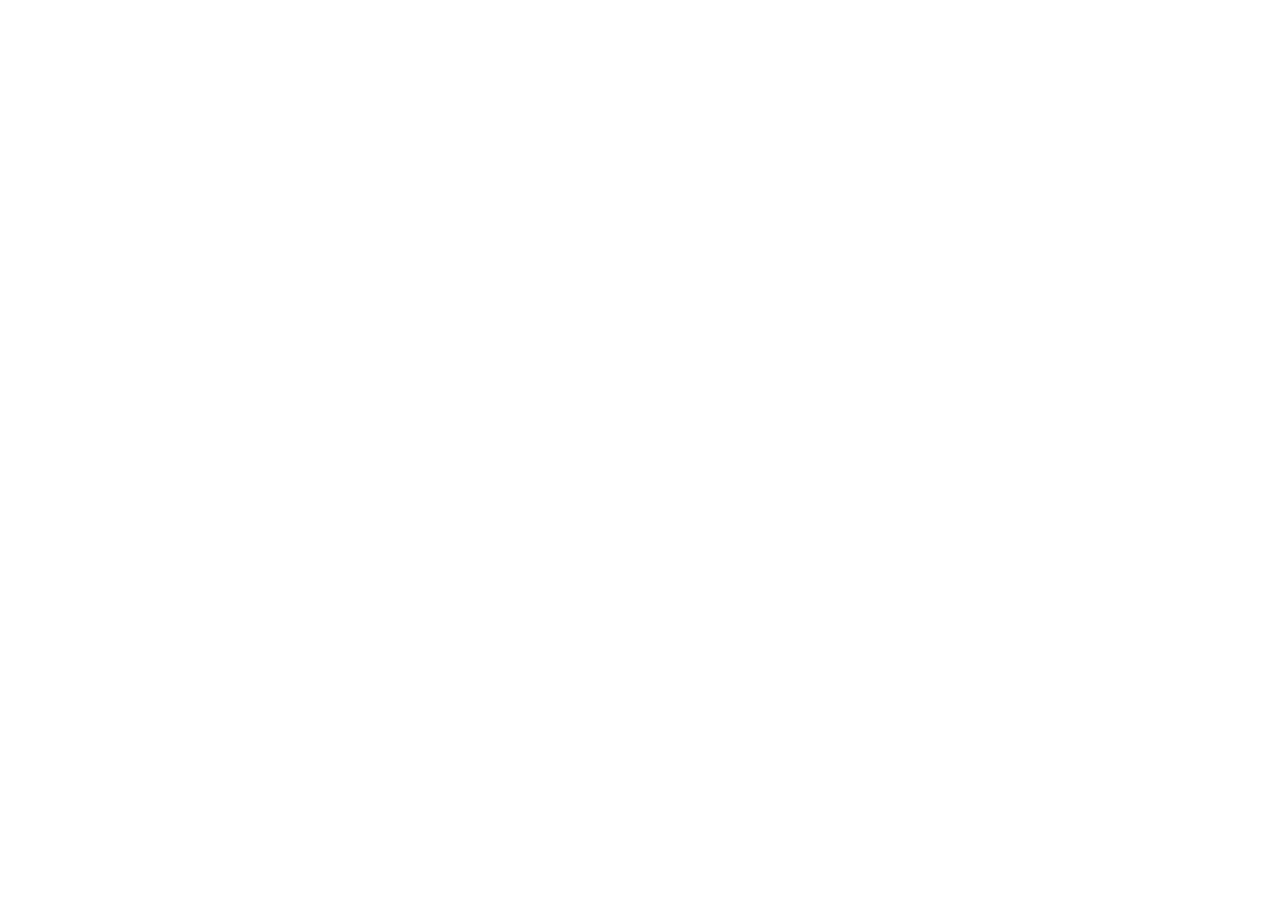
==== journal.html @ c3cc0449 "files setup" ====
<!DOCTYPE html>
<html lang="efr">
<head>
    <meta charset="UTF-8">
    <meta name="viewport" content="width=device-width, initial-scale=1.0">
    <!-- CSS -->
     <link rel="stylesheet" href="assets/css/style.css">
     <!-- JAVASCRIPT -->
      <script src="assets/js/journal.js" defer></script>
    <title>Document</title>
</head>
<body>
    <header></header>
    <section id="my_journal"></section>
    <section id="community_form"></section>
</body>
<footer></footer>
</html>
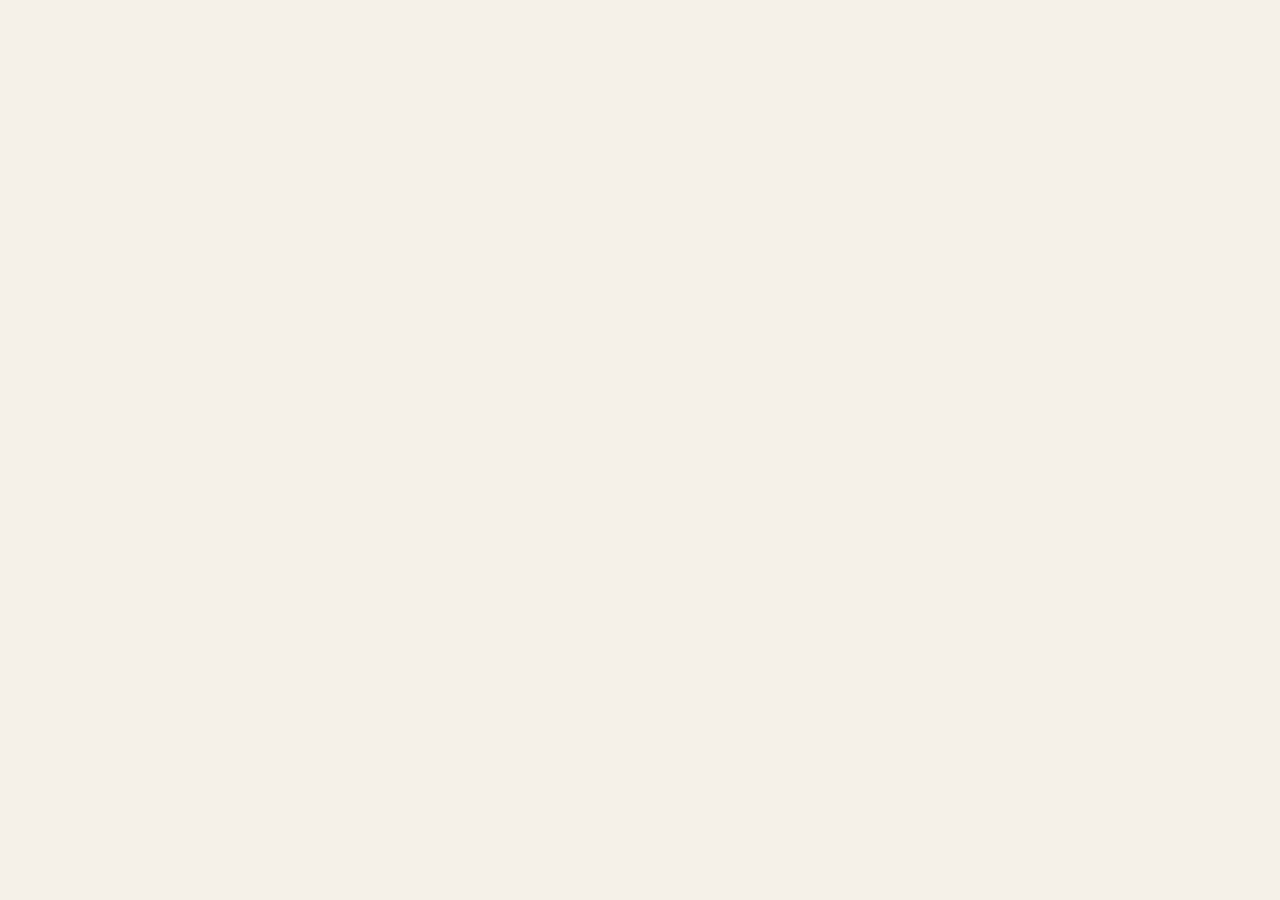
==== commit dd992158: "setup + HTML + css started" ====
--- a/journal.html
+++ b/journal.html
@@ -1,5 +1,5 @@
 <!DOCTYPE html>
-<html lang="efr">
+<html lang="fr">
 <head>
     <meta charset="UTF-8">
     <meta name="viewport" content="width=device-width, initial-scale=1.0">
--- a/assets/css/style.css
+++ b/assets/css/style.css
@@ -0,0 +1,78 @@
+.container {
+  max-width: 1750px;
+}
+
+* {
+  margin: 0;
+  padding: 0;
+  text-decoration: none;
+  list-style: none;
+}
+
+body {
+  background-color: #f2f2e9;
+}
+
+#breath {
+  display: flex;
+  flex-direction: column;
+  justify-content: flex-start;
+  align-items: center;
+  height: 40rem;
+}
+#breath .container {
+  width: 1750px;
+  display: flex;
+  flex-direction: column;
+  justify-content: center;
+  align-items: center;
+  padding-top: 110px;
+  text-align: center;
+}
+#breath .container h2 {
+  font-size: 3rem;
+}
+#breath .container p {
+  font-size: 1.5rem;
+  padding-top: 20px;
+  opacity: 0.6;
+}
+#breath .btn_stone_bg {
+  margin-top: 5rem;
+  background-color: white;
+  width: 200px;
+  height: 200px;
+  border-radius: 50%;
+  z-index: 1;
+  position: relative;
+}
+#breath .btn_stone_bg img {
+  position: absolute;
+  width: 130px;
+}
+#breath .btn_stone_bg img:nth-child(1) {
+  top: -10%;
+  left: 50%;
+  transform: translate(-50%);
+}
+#breath .btn_stone_bg img:nth-child(2) {
+  top: -10%;
+  left: 51%;
+  transform: translate(-50%);
+}
+#breath .btn_stone_bg img:nth-child(3) {
+  top: 20%;
+  left: 51%;
+  transform: translate(-50%);
+}
+
+#exercices {
+  background-color: #cde6c7;
+  height: 60rem;
+}
+
+#popup {
+  display: none;
+}
+
+/*# sourceMappingURL=style.css.map */
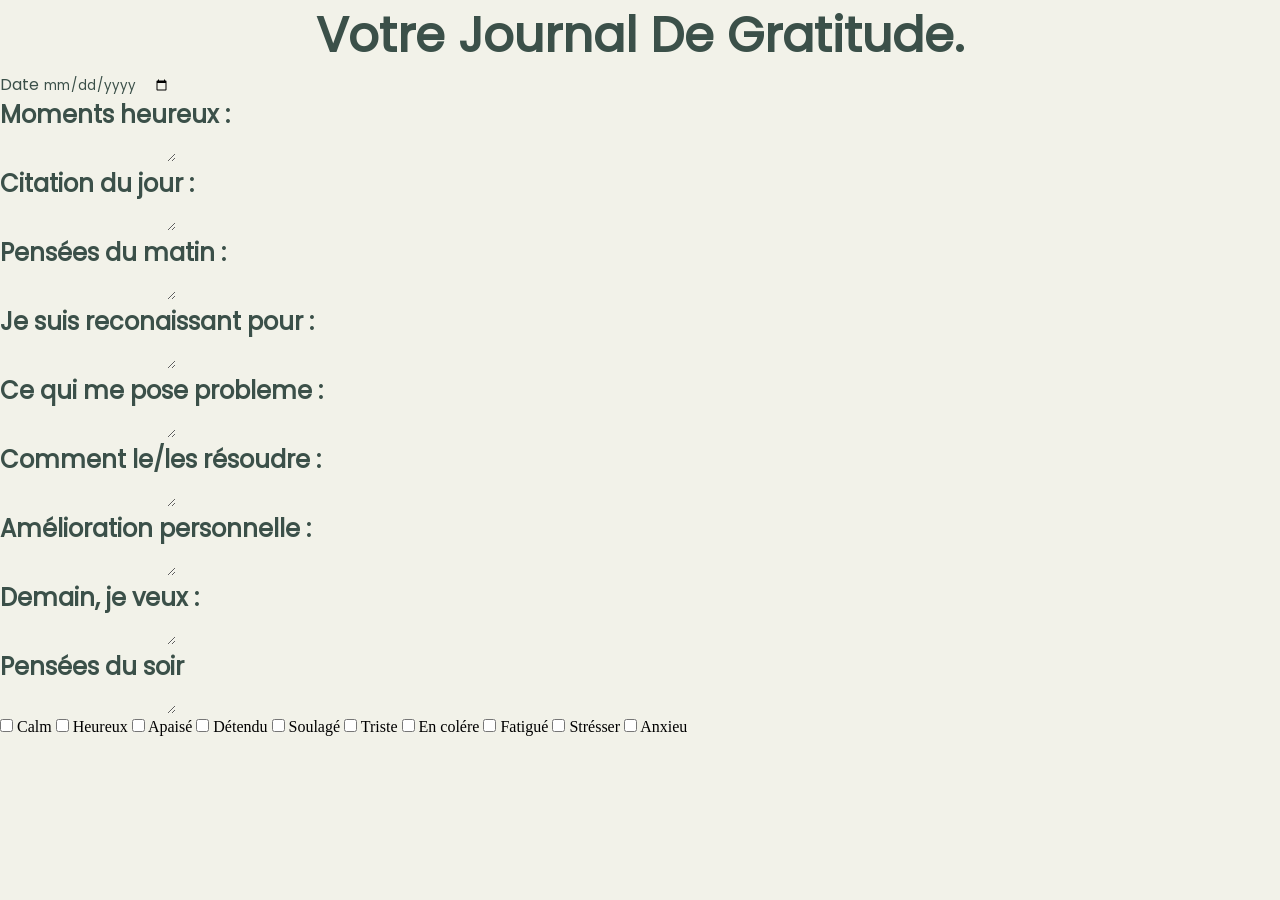
==== commit f3be726e: "journal start" ====
--- a/journal.html
+++ b/journal.html
@@ -10,9 +10,84 @@
     <title>Document</title>
 </head>
 <body>
-    <header></header>
-    <section id="my_journal"></section>
+    <section id="my_journal">
+        <div class="container">
+
+
+            <!-- container complet dédier au responcive -->
+
+            <h2>Votre Journal De Gratitude.</h2>
+
+            <label for="Date">Date</label>
+            <input type="date" id="Date" name="Date">
+
+            <!-- debut de page avec une div dédier a chaque partie customisable part l'utilisateur -->
+
+
+
+            <div class="happy-time">
+                <h3>Moments heureux :</h3>
+                <textarea id="happy-time-content" name="happy-time"></textarea>
+            </div>
+
+            <div class="post-it">
+                <div class="day-word">
+                    <h3>Citation du jour :</h3>
+                    <textarea id="day-word-content" name="day-word"></textarea>
+                </div>
+                <div class="morning-think">
+                    <h3>Pensées du matin :</h3>
+                    <textarea name="mornig-think" id="morning-think-content"></textarea>
+                </div>
+            </div>
+
+            <div class="grateful">
+                <h3>Je suis reconaissant pour :</h3>
+                <textarea name="grateful" id="grateful-content"></textarea>
+            </div>
+
+            <div class="problem">
+                <h3>Ce qui me pose probleme :</h3>
+                <textarea name="problem" id="problem-content"></textarea>
+            </div>
+
+            <div class="resolve">
+                <h3>Comment le/les résoudre :</h3>
+                <textarea name="resolve" id="resolve-content"></textarea>
+            </div>
+
+            <div class="personal-improvement">
+                <h3>Amélioration personnelle :</h3>
+                <textarea name="personal-improvement" id="personal-improvement-content"></textarea>
+            </div>
+
+            <div class="tomorrow">
+                <h3>Demain, je veux :</h3>
+                <textarea name="tomorrow" id="tomorrow-content"></textarea>
+            </div>
+
+            <div class="evening-think">
+                <h3>Pensées du soir</h3>
+                <textarea name="evening-think" id="evening-think-content"></textarea>
+            </div>
+
+            <div class="day-feeling">
+                <input type="checkbox" name="calm" id="calm"> Calm
+                <input type="checkbox" name="heureux" id="heureux"> Heureux
+                <input type="checkbox" name="apaisé" id="apaisé"> Apaisé
+                <input type="checkbox" name="détendu" id="détendu"> Détendu
+                <input type="checkbox" name="soulagé" id="soulagé"> Soulagé
+                <input type="checkbox" name="triste" id="triste"> Triste
+                <input type="checkbox" name="en-colere" id="en-colere"> En colére
+                <input type="checkbox" name="fatigué" id="fatigué"> Fatigué
+                <input type="checkbox" name="strésser" id="strésser"> Strésser
+                <input type="checkbox" name="anxieu" id="anxieu"> Anxieu
+            </div>
+
+        </div>
+
+    </section>
     <section id="community_form"></section>
 </body>
-<footer></footer>
+
 </html>
--- a/assets/css/style.css
+++ b/assets/css/style.css
@@ -1,5 +1,17 @@
+@font-face {
+  font-family: "Poppins";
+  src: url(../fonts/Poppins/Poppins-Regular.ttf);
+}
+@font-face {
+  font-family: "Delicious";
+  src: url(../fonts/Delicious_Handrawn/DeliciousHandrawn-Regular.ttf);
+}
 .container {
-  max-width: 1750px;
+  max-width: 1750 px;
+}
+
+body {
+  background-color: #f2f2e9;
 }
 
 * {
@@ -9,70 +21,30 @@
   list-style: none;
 }
 
-body {
+#my_journal h2 {
+  text-align: center;
+  color: #3b5049;
+  font-family: "Poppins";
+  font-size: 3rem;
+}
+#my_journal h3 {
+  font-family: "Poppins";
+  color: #3b5049;
+  font-size: 1.5rem;
+}
+#my_journal textarea {
+  border: 0;
   background-color: #f2f2e9;
 }
-
-#breath {
-  display: flex;
-  flex-direction: column;
-  justify-content: flex-start;
-  align-items: center;
-  height: 40rem;
+#my_journal #Date {
+  font-family: "Poppins";
+  color: #3b5049;
+  background-color: #f2f2e9;
+  border: 0px;
 }
-#breath .container {
-  width: 1750px;
-  display: flex;
-  flex-direction: column;
-  justify-content: center;
-  align-items: center;
-  padding-top: 110px;
-  text-align: center;
-}
-#breath .container h2 {
-  font-size: 3rem;
-}
-#breath .container p {
-  font-size: 1.5rem;
-  padding-top: 20px;
-  opacity: 0.6;
-}
-#breath .btn_stone_bg {
-  margin-top: 5rem;
-  background-color: white;
-  width: 200px;
-  height: 200px;
-  border-radius: 50%;
-  z-index: 1;
-  position: relative;
-}
-#breath .btn_stone_bg img {
-  position: absolute;
-  width: 130px;
-}
-#breath .btn_stone_bg img:nth-child(1) {
-  top: -10%;
-  left: 50%;
-  transform: translate(-50%);
-}
-#breath .btn_stone_bg img:nth-child(2) {
-  top: -10%;
-  left: 51%;
-  transform: translate(-50%);
-}
-#breath .btn_stone_bg img:nth-child(3) {
-  top: 20%;
-  left: 51%;
-  transform: translate(-50%);
-}
-
-#exercices {
-  background-color: #cde6c7;
-  height: 60rem;
-}
-
-#popup {
-  display: none;
+#my_journal label {
+  font-family: "Poppins";
+  color: #3b5049;
 }
 
 /*# sourceMappingURL=style.css.map */
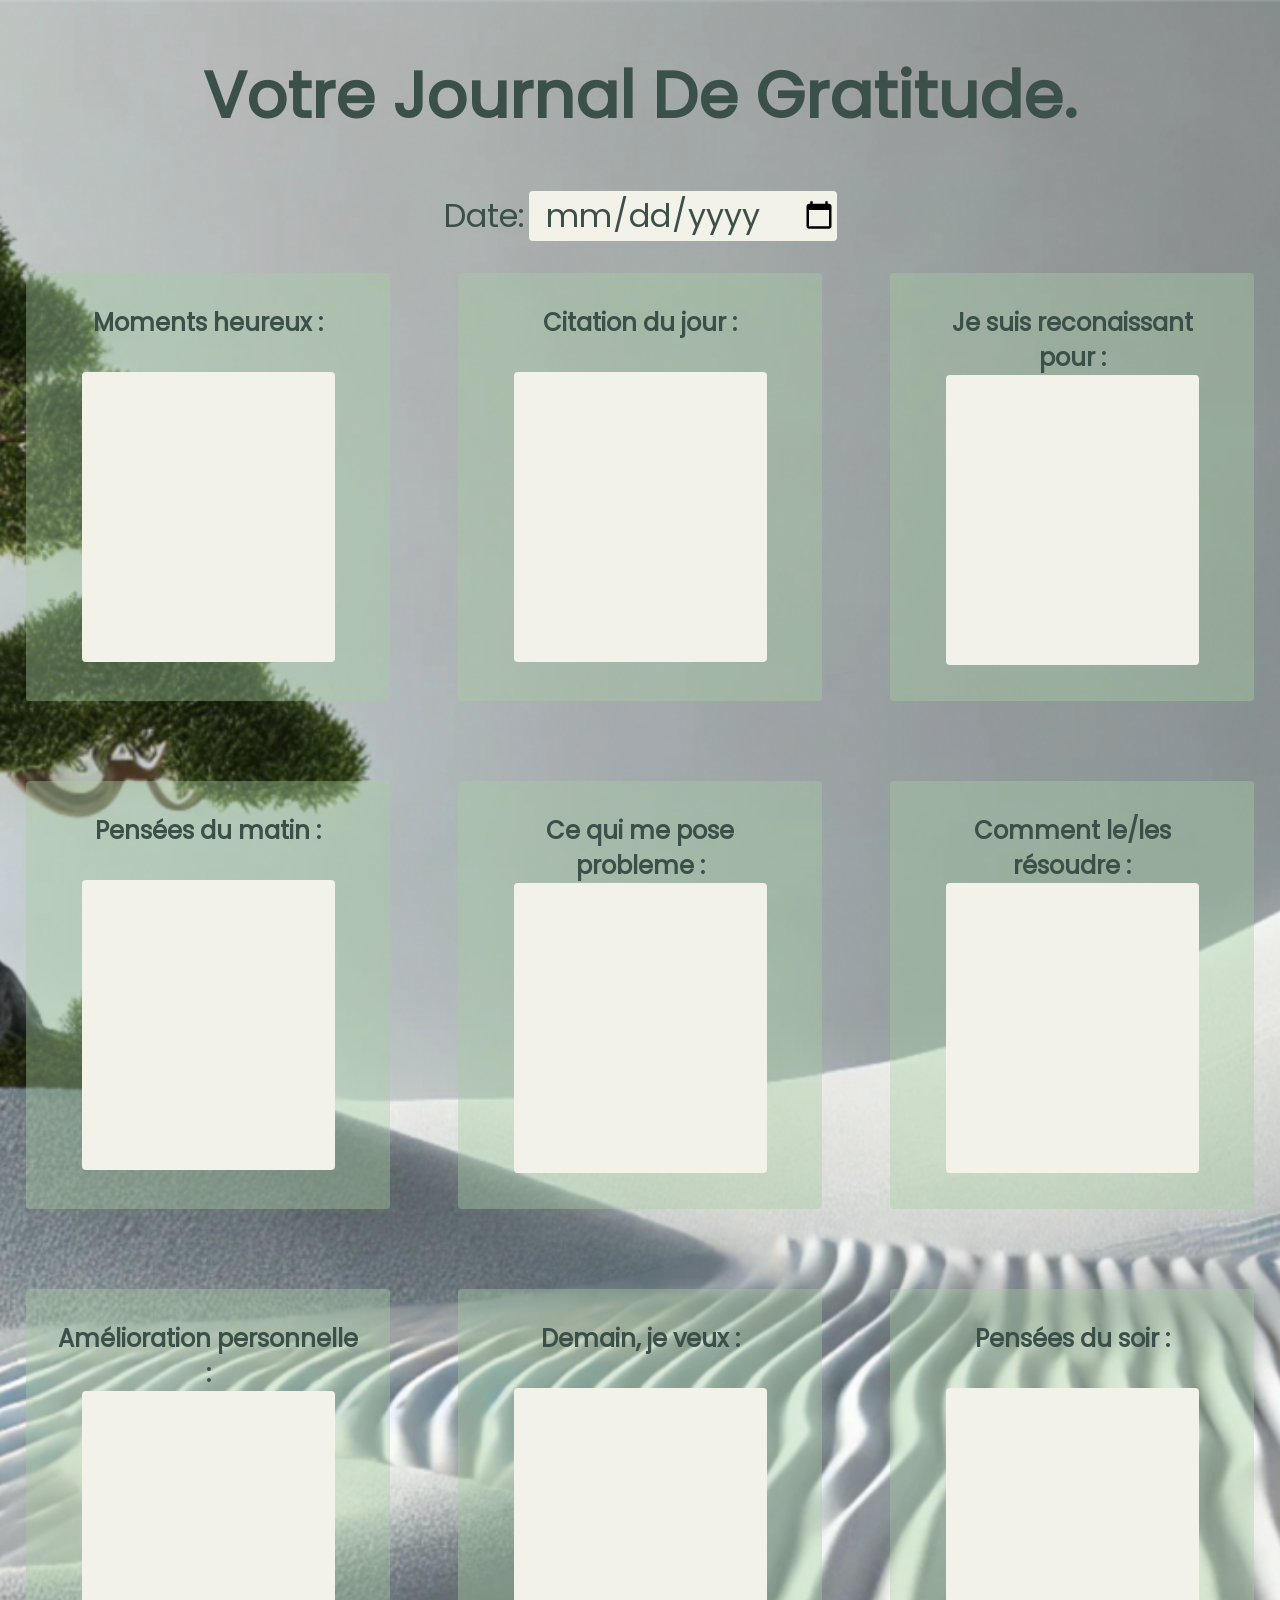
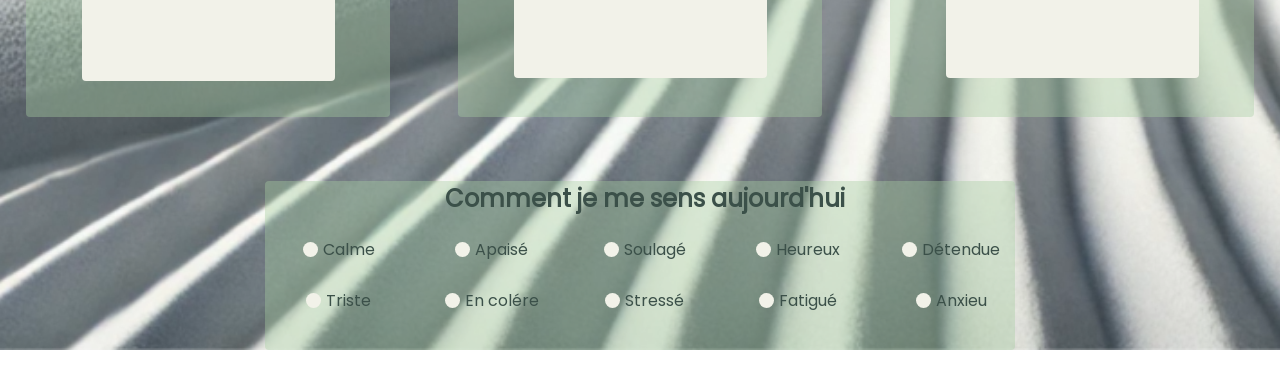
==== commit a9c6df9e: "travail du jeudi" ====
--- a/journal.html
+++ b/journal.html
@@ -12,80 +12,83 @@
 <body>
     <section id="my_journal">
         <div class="container">
-
-
+            
             <!-- container complet dédier au responcive -->
-
-            <h2>Votre Journal De Gratitude.</h2>
-
-            <label for="Date">Date</label>
-            <input type="date" id="Date" name="Date">
-
+            <div class="bg-wave">
+                <h2>Votre Journal De Gratitude.</h2>
+    
+                <label for="Date">Date:</label>
+                <input type="date" id="Date" name="Date">
+            </div>
             <!-- debut de page avec une div dédier a chaque partie customisable part l'utilisateur -->
 
 
+            <div class="bg-green">
 
-            <div class="happy-time">
-                <h3>Moments heureux :</h3>
-                <textarea id="happy-time-content" name="happy-time"></textarea>
-            </div>
+                <div class="free-text">
+                    <div class="happy-time">
+                        <h3>Moments heureux :</h3>
+                        <textarea id="happy-time-content" name="happy-time" rows="10" cols="25"></textarea>
+                    </div>
 
-            <div class="post-it">
-                <div class="day-word">
-                    <h3>Citation du jour :</h3>
-                    <textarea id="day-word-content" name="day-word"></textarea>
+                
+                    <div class="day-word">
+                        <h3>Citation du jour :</h3>
+                        <textarea id="day-word-content" name="day-word" rows="10" cols="25"></textarea>
+                    </div>
+                    <div class="morning-think">
+                        <h3>Pensées du matin :</h3>
+                        <textarea name="mornig-think" id="morning-think-content" rows="10" cols="25"></textarea>
+                    </div>
+                    
+
+                    <div class="grateful">
+                        <h3>Je suis reconaissant pour :</h3>
+                        <textarea name="grateful" id="grateful-content" rows="10" cols="25"></textarea>
+                    </div>
+
+                    <div class="problem">
+                        <h3>Ce qui me pose probleme :</h3>
+                        <textarea name="problem" id="problem-content" rows="10" cols="25"></textarea>
+                    </div>
+
+                    <div class="resolve">
+                        <h3>Comment le/les résoudre :</h3>
+                        <textarea name="resolve" id="resolve-content" rows="10" cols="25"></textarea>
+                    </div>
+
+                    <div class="personal-improvement">
+                        <h3>Amélioration personnelle :</h3>
+                        <textarea name="personal-improvement" id="personal-improvement-content" rows="10" cols="25"></textarea>
+                    </div>
+
+                    <div class="tomorrow">
+                        <h3>Demain, je veux :</h3>
+                        <textarea name="tomorrow" id="tomorrow-content" rows="10" cols="25"></textarea>
+                    </div>
+
+                    <div class="evening-think">
+                        <h3>Pensées du soir :</h3>
+                        <textarea name="evening-think" id="evening-think-content" rows="10" cols="25"></textarea>
+                    </div>
+
                 </div>
-                <div class="morning-think">
-                    <h3>Pensées du matin :</h3>
-                    <textarea name="mornig-think" id="morning-think-content"></textarea>
+
+                <div class="day-feeling">
+                    <div class="d-f-1"><h3>Comment je me sens aujourd'hui</h3></div>
+                    <div class="d-f-2"><input type="checkbox" name="calm" id="calm" class="round-checkbox"> Calme</div>
+                    <div class="d-f-3"><input type="checkbox" name="triste" id="triste" class="round-checkbox"> Triste</div>
+                    <div class="d-f-4"><input type="checkbox" name="apaisé" id="apaisé" class="round-checkbox"> Apaisé</div>
+                    <div class="d-f-5"><input type="checkbox" name="en colere" id="en colere" class="round-checkbox"> En colére</div>
+                    <div class="d-f-6"><input type="checkbox" name="soulagé" id="soulagé" class="round-checkbox"> Soulagé</div>
+                    <div class="d-f-7"><input type="checkbox" name="stressé" id="stressé" class="round-checkbox">Stressé</div>
+                    <div class="d-f-8"><input type="checkbox" name="heureux" id="heureux" class="round-checkbox">Heureux</div>
+                    <div class="d-f-9"><input type="checkbox" name="fatigué" id="fatigué" class="round-checkbox">Fatigué</div>
+                    <div class="d-f-10"><input type="checkbox" name="détendue" id="détendue" class="round-checkbox">Détendue</div>
+                    <div class="d-f-11"><input type="checkbox" name="anxieu" id="anxieu" class="round-checkbox">Anxieu</div>
                 </div>
             </div>
-
-            <div class="grateful">
-                <h3>Je suis reconaissant pour :</h3>
-                <textarea name="grateful" id="grateful-content"></textarea>
-            </div>
-
-            <div class="problem">
-                <h3>Ce qui me pose probleme :</h3>
-                <textarea name="problem" id="problem-content"></textarea>
-            </div>
-
-            <div class="resolve">
-                <h3>Comment le/les résoudre :</h3>
-                <textarea name="resolve" id="resolve-content"></textarea>
-            </div>
-
-            <div class="personal-improvement">
-                <h3>Amélioration personnelle :</h3>
-                <textarea name="personal-improvement" id="personal-improvement-content"></textarea>
-            </div>
-
-            <div class="tomorrow">
-                <h3>Demain, je veux :</h3>
-                <textarea name="tomorrow" id="tomorrow-content"></textarea>
-            </div>
-
-            <div class="evening-think">
-                <h3>Pensées du soir</h3>
-                <textarea name="evening-think" id="evening-think-content"></textarea>
-            </div>
-
-            <div class="day-feeling">
-                <input type="checkbox" name="calm" id="calm"> Calm
-                <input type="checkbox" name="heureux" id="heureux"> Heureux
-                <input type="checkbox" name="apaisé" id="apaisé"> Apaisé
-                <input type="checkbox" name="détendu" id="détendu"> Détendu
-                <input type="checkbox" name="soulagé" id="soulagé"> Soulagé
-                <input type="checkbox" name="triste" id="triste"> Triste
-                <input type="checkbox" name="en-colere" id="en-colere"> En colére
-                <input type="checkbox" name="fatigué" id="fatigué"> Fatigué
-                <input type="checkbox" name="strésser" id="strésser"> Strésser
-                <input type="checkbox" name="anxieu" id="anxieu"> Anxieu
-            </div>
-
         </div>
-
     </section>
     <section id="community_form"></section>
 </body>
--- a/assets/css/style.css
+++ b/assets/css/style.css
@@ -1,3 +1,4 @@
+@charset "UTF-8";
 @font-face {
   font-family: "Poppins";
   src: url(../fonts/Poppins/Poppins-Regular.ttf);
@@ -8,10 +9,6 @@
 }
 .container {
   max-width: 1750 px;
-}
-
-body {
-  background-color: #f2f2e9;
 }
 
 * {
@@ -21,11 +18,23 @@
   list-style: none;
 }
 
+#my_journal {
+  background-image: url(../img/image.png);
+  background-position: center;
+  background-size: cover;
+}
+#my_journal .bg-wave {
+  text-align: center;
+}
+#my_journal .bg-wave label {
+  font-size: 2rem;
+}
 #my_journal h2 {
   text-align: center;
   color: #3b5049;
   font-family: "Poppins";
-  font-size: 3rem;
+  font-size: 4rem;
+  padding: 3rem;
 }
 #my_journal h3 {
   font-family: "Poppins";
@@ -35,16 +44,264 @@
 #my_journal textarea {
   border: 0;
   background-color: #f2f2e9;
+  font-family: "Delicious";
+  font-size: 1.5rem;
+  color: #3b5049;
+  border-radius: 4px;
+  resize: none;
+  scrollbar-color: #3b5049 #f2f2e9;
+}
+#my_journal textarea:focus {
+  border: 2px #a8cda2 solid;
+  outline: none;
 }
 #my_journal #Date {
   font-family: "Poppins";
+  font-size: 2rem;
   color: #3b5049;
   background-color: #f2f2e9;
   border: 0px;
+  border-radius: 4px;
+  padding-left: 1rem;
+}
+#my_journal #Date:focus {
+  border: 2px #a8cda2 solid;
+  outline: none;
 }
 #my_journal label {
   font-family: "Poppins";
   color: #3b5049;
+}
+#my_journal .free-text {
+  display: grid;
+  grid-template-columns: 1fr 1fr 1fr;
+  grid-template-rows: 1fr 1fr 1fr;
+  gap: 1em;
+}
+#my_journal .free-text .happy-time {
+  grid-column: 1/2;
+  grid-row: 1/2;
+  text-align: center;
+  border-radius: 4px;
+  background-color: rgba(168, 205, 162, 0.3960784314);
+  width: 300px;
+  margin: 2rem auto;
+  padding: 2rem;
+}
+#my_journal .free-text .happy-time h3 {
+  margin-bottom: 2rem;
+}
+#my_journal .free-text .day-word {
+  grid-column: 2/3;
+  grid-row: 1/2;
+  text-align: center;
+  border-radius: 4px;
+  background-color: rgba(168, 205, 162, 0.3960784314);
+  width: 300px;
+  margin: 2rem auto;
+  padding: 2rem;
+}
+#my_journal .free-text .day-word h3 {
+  margin-bottom: 2rem;
+}
+#my_journal .free-text .grateful {
+  grid-column: 3/4;
+  grid-row: 1/2;
+  text-align: center;
+  border-radius: 4px;
+  background-color: rgba(168, 205, 162, 0.3960784314);
+  width: 300px;
+  margin: 2rem auto;
+  padding: 2rem;
+}
+#my_journal .free-text .morning-think {
+  grid-column: 1/2;
+  grid-row: 2/3;
+  text-align: center;
+  border-radius: 4px;
+  background-color: rgba(168, 205, 162, 0.3960784314);
+  width: 300px;
+  margin: 2rem auto;
+  padding: 2rem;
+}
+#my_journal .free-text .morning-think h3 {
+  margin-bottom: 2rem;
+}
+#my_journal .free-text .problem {
+  grid-column: 2/3;
+  grid-row: 2/3;
+  text-align: center;
+  border-radius: 4px;
+  background-color: rgba(168, 205, 162, 0.3960784314);
+  width: 300px;
+  margin: 2rem auto;
+  padding: 2rem;
+}
+#my_journal .free-text .resolve {
+  grid-column: 3/4;
+  grid-row: 2/3;
+  text-align: center;
+  border-radius: 4px;
+  background-color: rgba(168, 205, 162, 0.3960784314);
+  width: 300px;
+  margin: 2rem auto;
+  padding: 2rem;
+}
+#my_journal .free-text .personal-improvement {
+  grid-column: 1/2;
+  grid-row: 3/4;
+  text-align: center;
+  border-radius: 4px;
+  background-color: rgba(168, 205, 162, 0.3960784314);
+  width: 300px;
+  margin: 2rem auto;
+  padding: 2rem;
+}
+#my_journal .free-text .tomorrow {
+  grid-column: 2/3;
+  grid-row: 3/4;
+  text-align: center;
+  border-radius: 4px;
+  background-color: rgba(168, 205, 162, 0.3960784314);
+  width: 300px;
+  margin: 2rem auto;
+  padding: 2rem;
+}
+#my_journal .free-text .tomorrow h3 {
+  margin-bottom: 2rem;
+}
+#my_journal .free-text .evening-think {
+  grid-column: 3/4;
+  grid-row: 3/4;
+  text-align: center;
+  border-radius: 4px;
+  background-color: rgba(168, 205, 162, 0.3960784314);
+  width: 300px;
+  margin: 2rem auto;
+  padding: 2rem;
+}
+#my_journal .free-text .evening-think h3 {
+  margin-bottom: 2rem;
+}
+#my_journal .day-feeling {
+  display: grid;
+  grid-template-columns: 1fr 1fr 1fr 1fr 1fr;
+  grid-template-rows: 1fr 1fr 1fr;
+  gap: 1em;
+  text-align: center;
+  background-color: rgba(168, 205, 162, 0.3960784314);
+  width: 750px;
+  border-radius: 4px;
+  margin: 2rem auto;
+  font-family: "Poppins";
+  color: #3b5049;
+  padding-bottom: 2rem;
+  /* Cache la checkbox par défaut */
+  /* Style de la checkbox cochée */
+  /* Rond blanc à l'intérieur pour représenter l'état coché */
+}
+#my_journal .day-feeling .d-f-1 {
+  grid-column: 1/6;
+  grid-row: 1/2;
+  display: flex;
+  justify-content: center;
+  align-items: center;
+  padding-left: 10px;
+}
+#my_journal .day-feeling .d-f-2 {
+  grid-column: 1/2;
+  grid-row: 2/3;
+  display: flex;
+  justify-content: center;
+  align-items: center;
+  padding-left: 10px;
+}
+#my_journal .day-feeling .d-f-3 {
+  grid-column: 1/2;
+  grid-row: 3/4;
+  display: flex;
+  justify-content: center;
+  align-items: center;
+  padding-left: 10px;
+}
+#my_journal .day-feeling .d-f-4 {
+  grid-column: 2/3;
+  grid-row: 2/3;
+  display: flex;
+  justify-content: center;
+  align-items: center;
+  padding-left: 10px;
+}
+#my_journal .day-feeling .d-f-5 {
+  grid-column: 2/3;
+  grid-row: 3/4;
+  display: flex;
+  justify-content: center;
+  align-items: center;
+  padding-left: 10px;
+}
+#my_journal .day-feeling .d-f-6 {
+  grid-column: 3/4;
+  grid-row: 2/3;
+  display: flex;
+  justify-content: center;
+  align-items: center;
+  padding-left: 10px;
+}
+#my_journal .day-feeling .d-f-7 {
+  grid-column: 3/4;
+  grid-row: 3/4;
+  display: flex;
+  justify-content: center;
+  align-items: center;
+  padding-left: 10px;
+}
+#my_journal .day-feeling .d-f-8 {
+  grid-column: 4/5;
+  grid-row: 2/3;
+  display: flex;
+  justify-content: center;
+  align-items: center;
+  padding-left: 10px;
+}
+#my_journal .day-feeling .d-f-9 {
+  grid-column: 4/5;
+  grid-row: 3/4;
+  display: flex;
+  justify-content: center;
+  align-items: center;
+  padding-left: 10px;
+}
+#my_journal .day-feeling .d-f-10 {
+  grid-column: 5/6;
+  grid-row: 2/3;
+  display: flex;
+  justify-content: center;
+  align-items: center;
+  padding-left: 10px;
+}
+#my_journal .day-feeling .d-f-11 {
+  grid-column: 5/6;
+  grid-row: 3/4;
+  display: flex;
+  justify-content: center;
+  align-items: center;
+  padding-left: 10px;
+}
+#my_journal .day-feeling .round-checkbox {
+  appearance: none; /* Cache la checkbox sans besoin de display: none */
+  width: 15px;
+  height: 15px;
+  background-color: #f2f2e9;
+  border-radius: 50%;
+  cursor: pointer;
+  position: relative;
+  outline: none;
+  transition: background-color 0.3s;
+  margin-right: 5px;
+}
+#my_journal .day-feeling .round-checkbox:checked {
+  background-color: #3b5049; /* Couleur lorsque cochée */
 }
 
 /*# sourceMappingURL=style.css.map */
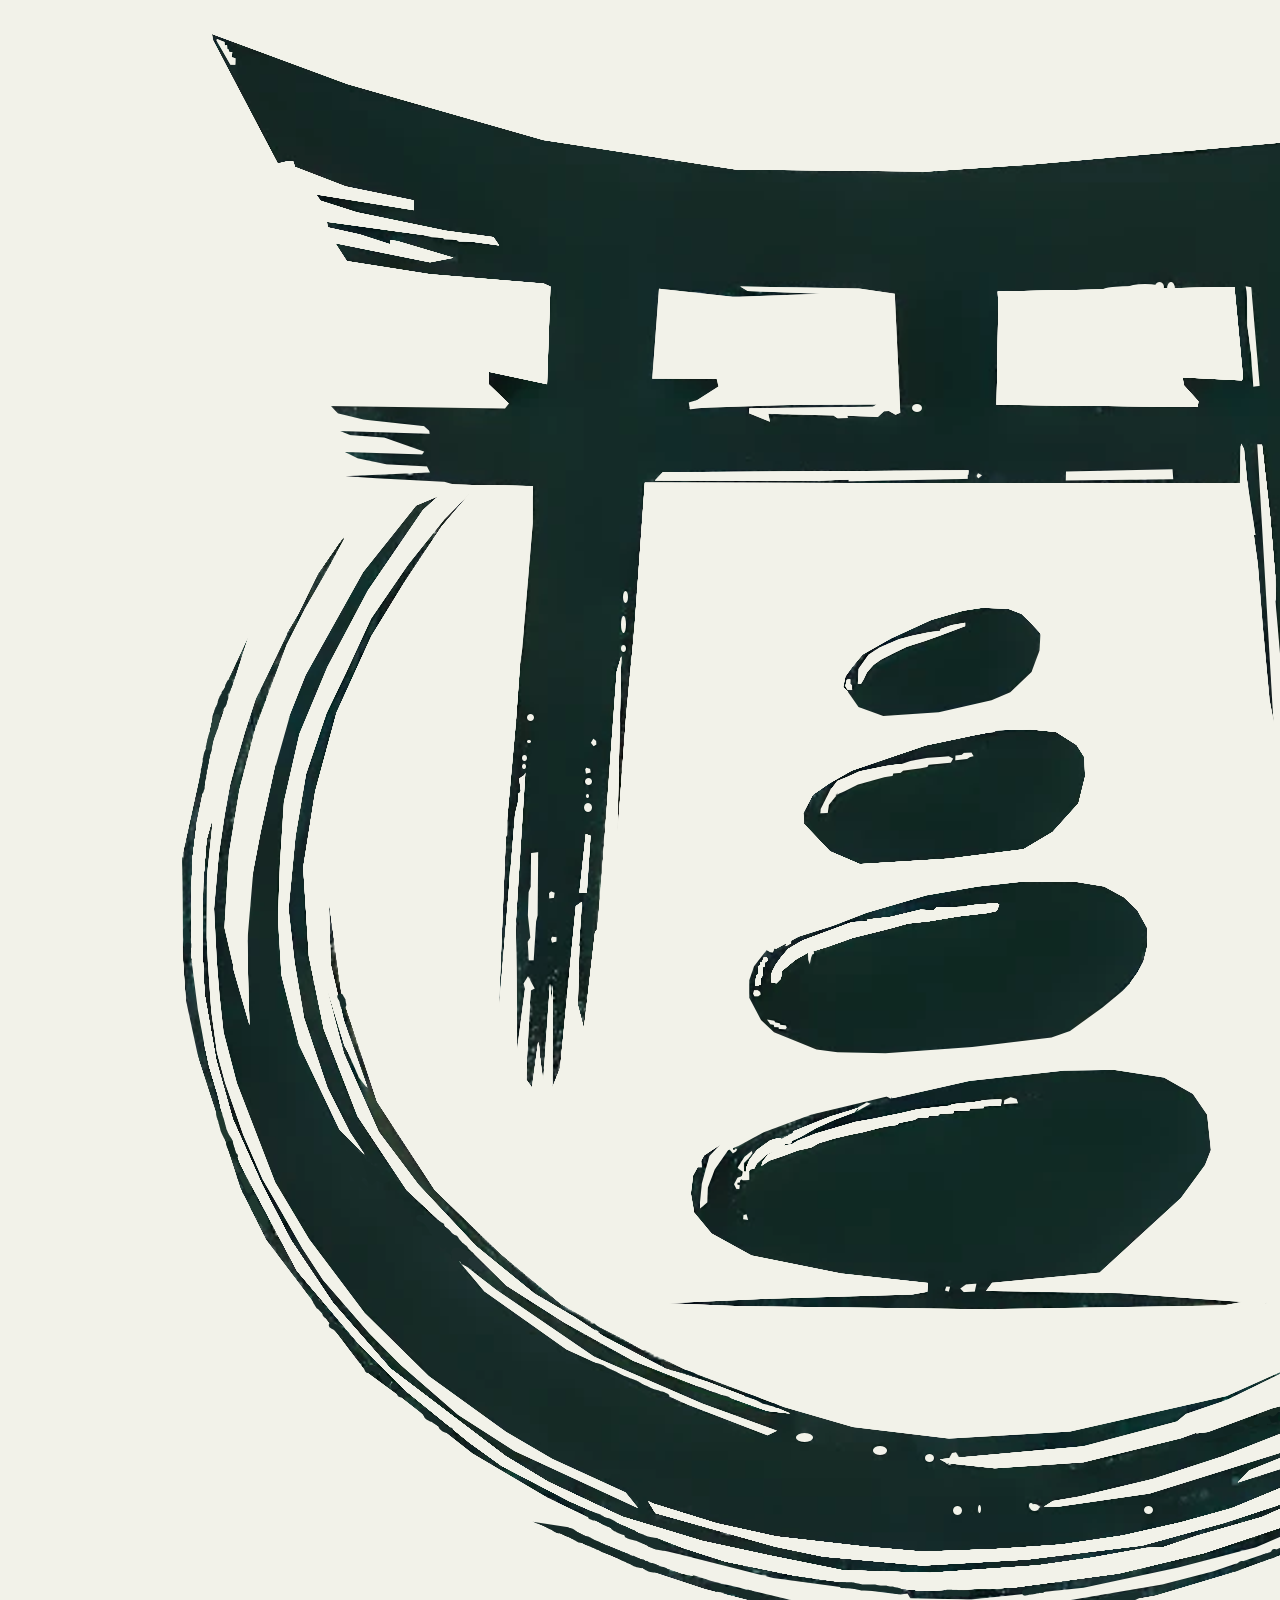
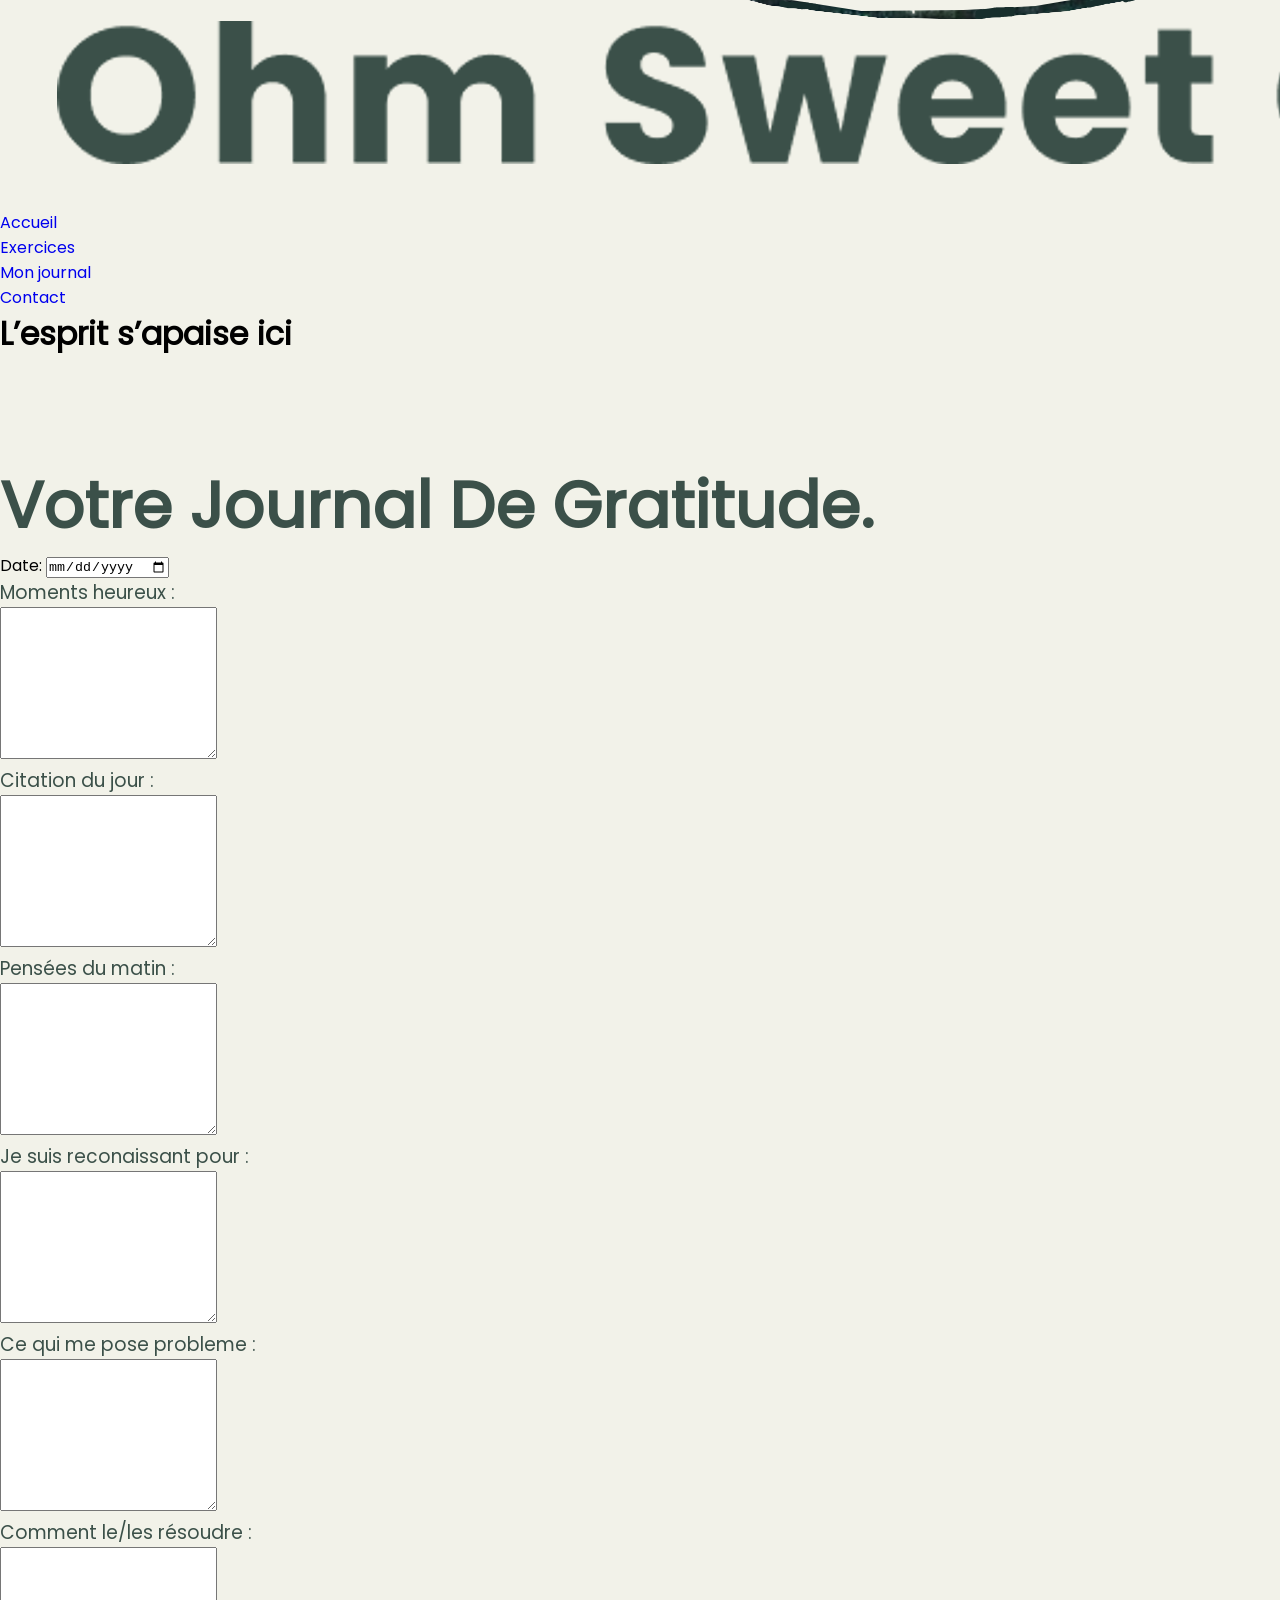
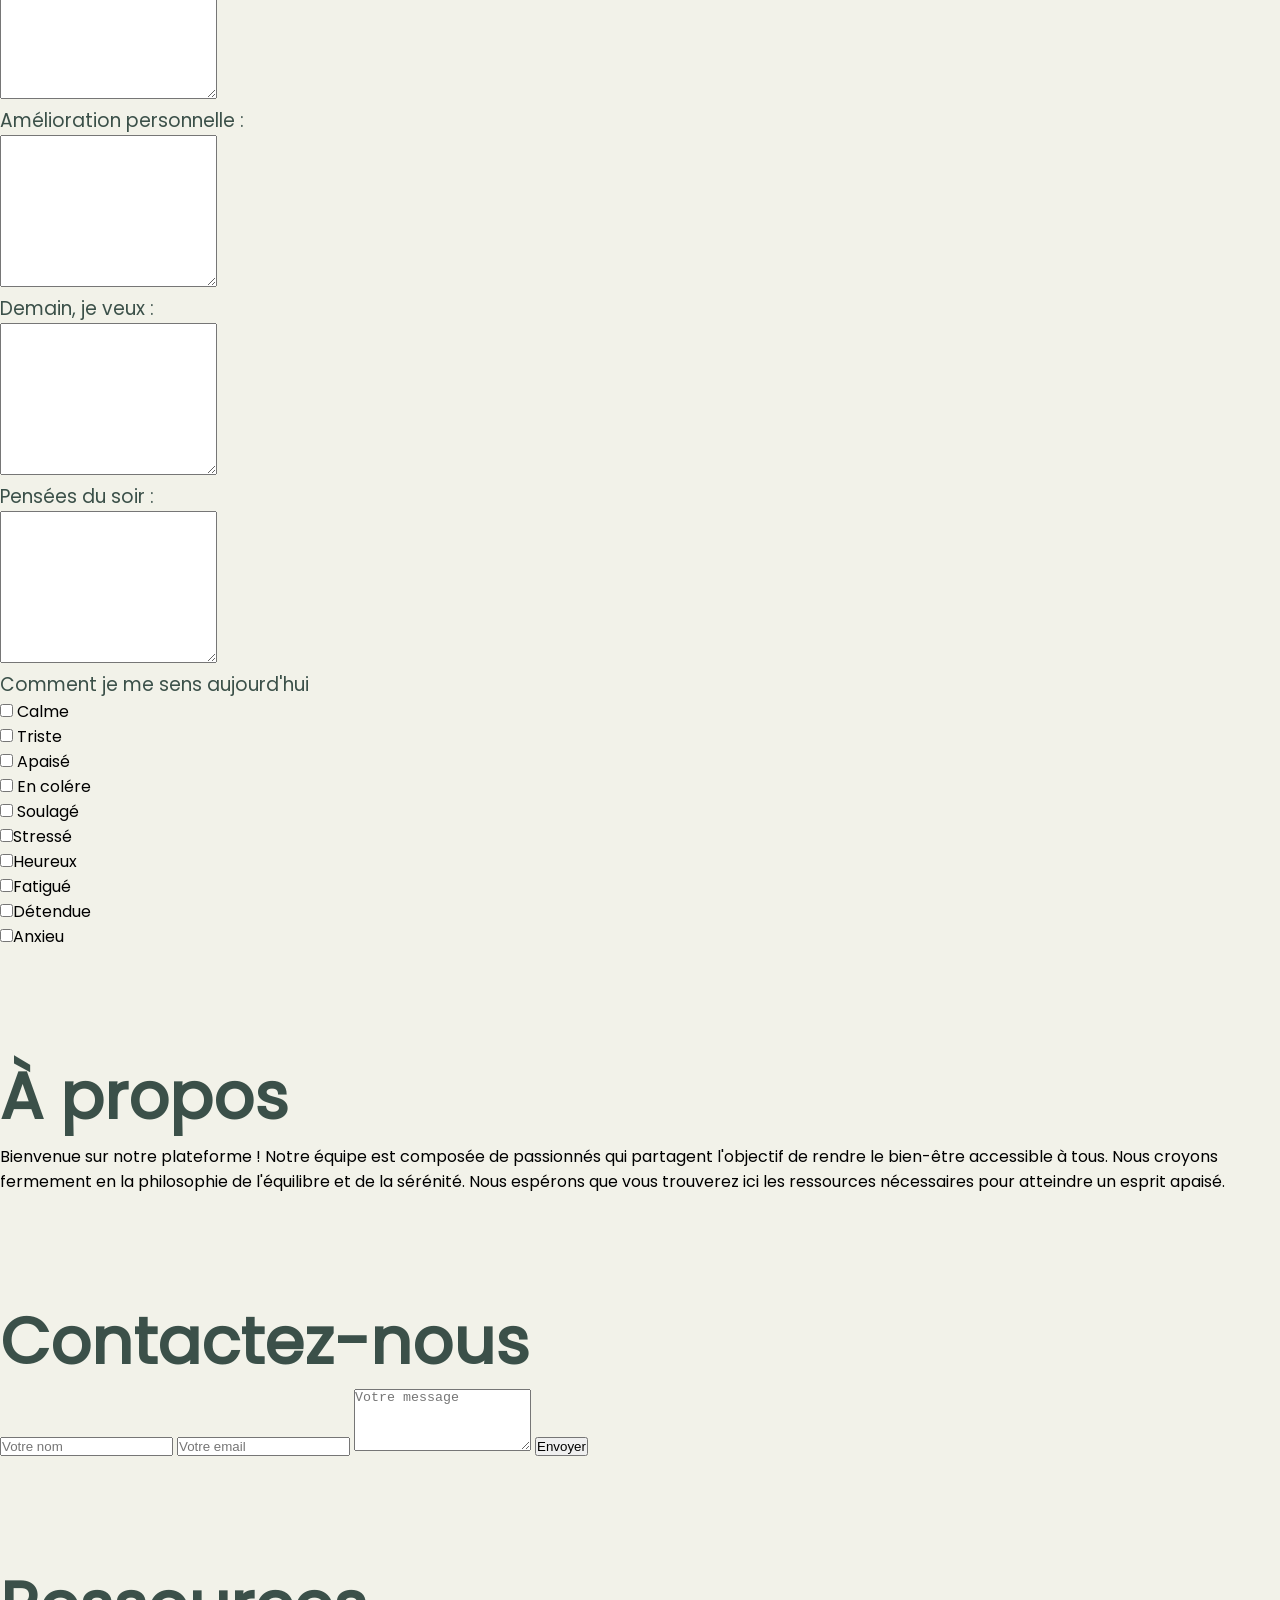
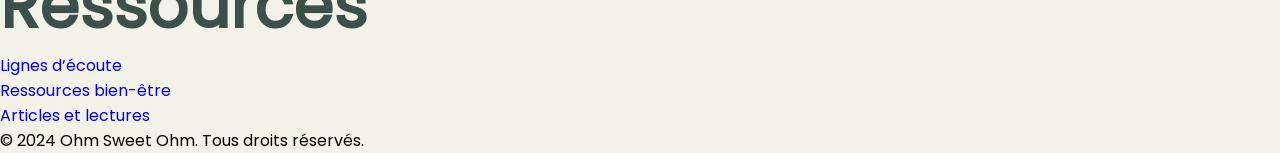
==== commit 8e202ae8: "Update journal.html" ====
--- a/journal.html
+++ b/journal.html
@@ -10,6 +10,32 @@
     <title>Document</title>
 </head>
 <body>
+
+    <header>
+            
+        <nav class="navbar">
+            <div class="logo" id="navigation">
+                <img src="assets/img/logo.png" alt="Ohm Sweet Ohm">
+            </div>
+            <ul class="nav-links">
+                <li><a href="main.html">Accueil</a></li>
+                <li><a href="exercices.html">Exercices</a></li>
+                <li><a href="journal.html">Mon journal</a></li>
+                <li><a href="#contact">Contact</a></li>
+            </ul>
+            <div class="burger">
+                <span></span>
+                <span></span>
+                <span></span>
+            </div>
+        </nav>
+
+        <div>
+            <h1>L’esprit s’apaise ici</h1>
+        </div>
+
+    </header>
+    
     <section id="my_journal">
         <div class="container">
             
@@ -38,7 +64,7 @@
                     </div>
                     <div class="morning-think">
                         <h3>Pensées du matin :</h3>
-                        <textarea name="mornig-think" id="morning-think-content" rows="10" cols="25"></textarea>
+                        <textarea name="morning-think" id="morning-think-content" rows="10" cols="25"></textarea>
                     </div>
                     
 
@@ -90,7 +116,41 @@
             </div>
         </div>
     </section>
+
+    <footer class="site-footer" id="contact">
+    <div class="footer-content">
+        <div class="footer-section about">
+            <h2>À propos</h2>
+            <p>
+                Bienvenue sur notre plateforme ! Notre équipe est composée de passionnés qui partagent l'objectif de rendre le bien-être accessible à tous. Nous croyons fermement en la philosophie de l'équilibre et de la sérénité. Nous espérons que vous trouverez ici les ressources nécessaires pour atteindre un esprit apaisé.
+            </p>
+        </div>
+
+        <div class="footer-section contact-form">
+            <h2>Contactez-nous</h2>
+            <form action="#" method="post">
+                <input type="text" name="name" placeholder="Votre nom" required>
+                <input type="email" name="email" placeholder="Votre email" required>
+                <textarea name="message" rows="4" placeholder="Votre message" required></textarea>
+                <button type="submit">Envoyer</button>
+            </form>
+        </div>
+
+        <div class="footer-section resources">
+            <h2>Ressources</h2>
+            <ul>
+                <li><a href="#">Lignes d’écoute</a></li>
+                <li><a href="#">Ressources bien-être</a></li>
+                <li><a href="#">Articles et lectures</a></li>
+            </ul>
+        </div>
+    </div>
+    <div class="footer-bottom">
+        <p>&copy; 2024 Ohm Sweet Ohm. Tous droits réservés.</p>
+    </div>
+</footer>
+    
     <section id="community_form"></section>
 </body>
 
-</html>+</html>
--- a/assets/css/style.css
+++ b/assets/css/style.css
@@ -1,4 +1,3 @@
-@charset "UTF-8";
 @font-face {
   font-family: "Poppins";
   src: url(../fonts/Poppins/Poppins-Regular.ttf);
@@ -8,7 +7,7 @@
   src: url(../fonts/Delicious_Handrawn/DeliciousHandrawn-Regular.ttf);
 }
 .container {
-  max-width: 1750 px;
+  max-width: 1750px;
 }
 
 * {
@@ -18,290 +17,429 @@
   list-style: none;
 }
 
-#my_journal {
-  background-image: url(../img/image.png);
+body {
+  background-color: #f2f2e9;
+  font-family: Poppins;
+}
+body h2 {
+  font-size: 4rem;
+  color: #3b5049;
+  padding-top: 100px;
+}
+body h3 {
+  font-weight: normal;
+  color: #3b5049;
+}
+
+#breath {
+  display: flex;
+  flex-direction: column;
+  justify-content: flex-start;
+  align-items: center;
+  height: 65rem;
+  background: linear-gradient(360deg, rgb(205, 230, 199) 6%, rgb(242, 242, 233) 31%);
+  background-size: cover;
+}
+#breath .container {
+  width: 100%;
+  display: flex;
+  flex-direction: column;
+  justify-content: center;
+  align-items: center;
+  text-align: center;
+}
+#breath .container h3 {
+  font-size: 1.5rem;
+  padding-top: 1rem;
+  opacity: 0.6;
+  color: #3b5049;
+}
+#breath .btn_stone_bg {
+  margin-top: 8rem;
+  background-color: #fbfbf2;
+  width: 250px;
+  height: 250px;
+  border-radius: 50%;
+  z-index: 1;
+  position: relative;
+  transition: 0.4s ease-in-out;
+  cursor: pointer;
+}
+#breath .btn_stone_bg img {
+  position: absolute;
+  width: 130px;
+  top: 0%;
+  left: 51%;
+  transform: translate(-50%);
+  transition: 0.3s ease-in;
+  transform-style: preserve-3d;
+}
+#breath .btn_stone_bg img:nth-child(1) {
+  top: 10%;
+  transform: translate(-50%) rotateX(20deg) rotateY(15deg);
+}
+#breath .btn_stone_bg img:nth-child(2) {
+  top: -3%;
+  left: 35%;
+  transform: translate(-50%) rotateX(-15deg) rotateY(10deg);
+}
+#breath .btn_stone_bg img:nth-child(3) {
+  top: 15%;
+  left: 65%;
+  transform: translate(-50%) rotateX(10deg) rotateY(-20deg);
+  animation-delay: 1.5s;
+}
+#breath .btn_stone_bg:hover {
+  transform: scale(0.9);
+}
+#breath .btn_stone_bg:hover img:nth-child(1) {
+  top: 15%;
+  transform: translate(-50%);
+}
+#breath .btn_stone_bg:hover img:nth-child(2) {
+  top: 15%;
+  left: 51%;
+  transform: translate(-50%);
+  animation-delay: 0.1s;
+}
+#breath .btn_stone_bg:hover img:nth-child(3) {
+  top: 39%;
+  left: 51%;
+  transform: translate(-50%);
+  animation-delay: 0.2s;
+}
+
+#exercices {
+  display: flex;
+  flex-direction: column;
+  justify-content: flex-start;
+  align-items: center;
+  background-color: #cde6c7;
+}
+#exercices .container {
+  width: 100%;
+  display: flex;
+  flex-direction: column;
+  justify-content: center;
+  align-items: center;
+  text-align: center;
+}
+#exercices ul {
+  display: flex;
+  flex-direction: row;
+  justify-content: center;
+  align-items: center;
+  flex-wrap: wrap;
+  gap: 5rem;
+  margin-top: 8rem;
+}
+#exercices ul a {
+  display: block;
+  color: #3b5049;
+  font-weight: 700;
+  cursor: pointer;
+  transition: 0.3s ease;
+}
+#exercices ul a::before {
+  content: "";
+  position: absolute;
+  bottom: 0;
+  left: 50%;
+  width: 0;
+  height: 1px;
+  background-color: #3b5049;
+  transition: width 0.4s ease, left 0.4s ease;
+}
+#exercices ul a:hover {
+  transform: scale(1.1);
+}
+#exercices ul a:hover::before {
+  width: 100%;
+  left: 0;
+}
+#exercices .exercices_card_container {
+  display: flex;
+  flex-direction: row;
+  justify-content: center;
+  align-items: center;
+  flex-wrap: wrap;
+  width: 100%;
+  gap: 100px;
+  perspective: 800px;
+  margin-top: 10rem;
+  margin-bottom: 10rem;
+}
+#exercices .exercices_card_container .exercice_card {
+  background-color: #a8cda2;
+  width: 400px;
+  height: 30rem;
+  will-change: transform;
+  transform-style: preserve-3d;
+  transition: 0.1s ease-out;
+  position: relative;
+  border-radius: 6px;
+  box-shadow: 0px 20px 50px rgba #a8cda2;
+  text-align: center;
+}
+#exercices .exercices_card_container .exercice_card:hover {
+  transform: rotateX(var(--x-rotation, 0deg)) rotateY(var(--y-rotation, 0deg)) scale(1.1);
+}
+#exercices .exercices_card_container .exercice_card::after {
+  position: absolute;
+  top: 0;
+  left: 0;
+  content: "";
+  background-color: black;
+  opacity: 0;
+  transition: opacity 0.4s ease-in;
+  z-index: 1000;
+  width: 100%;
+  height: 100%;
+  border-radius: inherit;
+}
+#exercices .exercices_card_container .exercice_card:hover::after {
+  opacity: 0.3;
+}
+#exercices .exercices_card_container .exercice_card .img_abs {
+  background-color: black;
+  height: 45%;
+  width: 100%;
+  border-radius: 6px 6px 0px 0px;
+}
+#exercices .exercices_card_container .exercice_card .img_abs img {
+  object-fit: cover;
+  border-radius: inherit;
+}
+#exercices .exercices_card_container .exercice_card h3 {
+  margin-top: 20px;
+}
+
+#breath_game {
+  display: flex;
+  flex-direction: column;
+  justify-content: flex-start;
+  align-items: center;
+  display: none;
+  position: fixed;
+  top: 0;
+  left: 0;
+  background-color: #F2F2E9;
+  width: 100%;
+  height: 100%;
+  background-size: cover;
   background-position: center;
-  background-size: cover;
-}
-#my_journal .bg-wave {
-  text-align: center;
-}
-#my_journal .bg-wave label {
+  z-index: 1000;
+}
+#breath_game::after {
+  content: "";
+  position: absolute;
+  top: 0;
+  left: 0;
+  width: 100%;
+  height: 100%;
+  background-color: #F2F2E9;
+  opacity: 0.4;
+  z-index: 999;
+}
+#breath_game h2 {
+  margin-top: 100px;
+  z-index: 1000;
+}
+#breath_game .circle {
+  width: 150px;
+  height: 150px;
+  border-radius: 50%;
+  background-color: #3b5049;
+  animation: breathe 8s ease-in-out infinite;
+  margin-top: 10rem;
+  cursor: pointer;
+  z-index: 1000;
+}
+#breath_game .game_content {
+  display: flex;
+  flex-direction: column;
+  justify-content: flex-start;
+  align-items: center;
+}
+#breath_game #gameClose {
+  position: absolute;
+  top: 5%;
+  right: 5%;
   font-size: 2rem;
-}
-#my_journal h2 {
-  text-align: center;
-  color: #3b5049;
-  font-family: "Poppins";
-  font-size: 4rem;
-  padding: 3rem;
-}
-#my_journal h3 {
-  font-family: "Poppins";
-  color: #3b5049;
+  opacity: 0.7;
+  color: #3b5049;
+  display: block;
+  transition: 0.5s ease;
+  cursor: pointer;
+  z-index: 1000;
+}
+#breath_game #gameClose:hover {
+  transform: scale(1.3);
+  opacity: 1;
+}
+
+#sideMenu {
+  display: flex;
+  flex-direction: row;
+  justify-content: flex-start;
+  align-items: center;
+  position: absolute;
+  top: 5%;
+  left: -5px;
+  box-sizing: border-box;
+  width: 25%;
+  height: 90%;
+  background-color: rgba(205, 230, 199, 0.7);
+  padding: 0px 30px;
+  padding-right: 0;
+  border-radius: 6px;
+  transition: 0.5s ease-in-out;
+  z-index: 1001;
+}
+#sideMenu h3 {
   font-size: 1.5rem;
-}
-#my_journal textarea {
-  border: 0;
+  padding-top: 20px;
+}
+#sideMenu a {
+  display: flex;
+  flex-direction: row;
+  justify-content: center;
+  align-items: center;
+  width: 20px;
+  opacity: 0.5;
+  padding-right: 10px;
+  padding-left: 10px;
+  font-size: 1.5rem;
+  height: 100%;
+  transition: 0.3s ease-in-out;
+  border-radius: inherit;
+}
+#sideMenu a:hover {
+  background-color: rgba(168, 205, 162, 0.5);
+}
+#sideMenu .menu_container {
+  text-align: center;
+  position: relative;
+}
+#sideMenu .popup_head {
+  display: flex;
+  flex-direction: row;
+  justify-content: center;
+  align-items: center;
+  width: 100%;
+  gap: 15%;
+  position: relative;
+  margin-bottom: 1rem;
+}
+#sideMenu .popup_head h3 {
+  font-size: 2rem;
+}
+#sideMenu .popup_detail {
+  margin-bottom: 1rem;
+  margin-top: 1rem;
+  display: flex;
+  flex-direction: row;
+  justify-content: center;
+  align-items: center;
+}
+#sideMenu .popup_detail p {
+  width: 85%;
+  opacity: 0.5;
+}
+#sideMenu .setup_card {
+  display: flex;
+  flex-direction: column;
+  justify-content: center;
+  align-items: flex-start;
+  gap: 0.5rem;
+  width: 100%;
+}
+#sideMenu .setup_card h3 {
+  font-size: 1rem;
+}
+#sideMenu .setup_card .setup_line {
+  width: 100%;
+  display: flex;
+  flex-direction: column;
+  justify-content: center;
+  align-items: center;
+  text-align: center;
+  gap: 1rem;
+}
+#sideMenu .setup_card input {
+  border: none;
+  outline: none;
+  border-radius: 3px;
+}
+#sideMenu .setup_card #time {
+  height: 30px;
+  width: 60%;
   background-color: #f2f2e9;
-  font-family: "Delicious";
-  font-size: 1.5rem;
-  color: #3b5049;
-  border-radius: 4px;
-  resize: none;
-  scrollbar-color: #3b5049 #f2f2e9;
-}
-#my_journal textarea:focus {
-  border: 2px #a8cda2 solid;
+  text-align: center;
+}
+#sideMenu .setup_card #time::placeholder {
+  opacity: 0.5;
+}
+#sideMenu .setup_card #musicChoice, #sideMenu .setup_card #backgroundChoice {
+  border: none;
+  background-color: #f2f2e9;
   outline: none;
-}
-#my_journal #Date {
-  font-family: "Poppins";
-  font-size: 2rem;
-  color: #3b5049;
+  padding: 5px 10px;
+  border-radius: 3px;
+}
+#sideMenu .setup_card .valid_wrapper {
+  width: 100%;
+  margin-top: 20px;
+}
+#sideMenu .setup_card button {
+  border: none;
+  width: 90px;
+  height: 30px;
+  border-radius: 3px;
   background-color: #f2f2e9;
-  border: 0px;
-  border-radius: 4px;
-  padding-left: 1rem;
-}
-#my_journal #Date:focus {
-  border: 2px #a8cda2 solid;
-  outline: none;
-}
-#my_journal label {
-  font-family: "Poppins";
-  color: #3b5049;
-}
-#my_journal .free-text {
-  display: grid;
-  grid-template-columns: 1fr 1fr 1fr;
-  grid-template-rows: 1fr 1fr 1fr;
-  gap: 1em;
-}
-#my_journal .free-text .happy-time {
-  grid-column: 1/2;
-  grid-row: 1/2;
-  text-align: center;
-  border-radius: 4px;
-  background-color: rgba(168, 205, 162, 0.3960784314);
-  width: 300px;
-  margin: 2rem auto;
-  padding: 2rem;
-}
-#my_journal .free-text .happy-time h3 {
-  margin-bottom: 2rem;
-}
-#my_journal .free-text .day-word {
-  grid-column: 2/3;
-  grid-row: 1/2;
-  text-align: center;
-  border-radius: 4px;
-  background-color: rgba(168, 205, 162, 0.3960784314);
-  width: 300px;
-  margin: 2rem auto;
-  padding: 2rem;
-}
-#my_journal .free-text .day-word h3 {
-  margin-bottom: 2rem;
-}
-#my_journal .free-text .grateful {
-  grid-column: 3/4;
-  grid-row: 1/2;
-  text-align: center;
-  border-radius: 4px;
-  background-color: rgba(168, 205, 162, 0.3960784314);
-  width: 300px;
-  margin: 2rem auto;
-  padding: 2rem;
-}
-#my_journal .free-text .morning-think {
-  grid-column: 1/2;
-  grid-row: 2/3;
-  text-align: center;
-  border-radius: 4px;
-  background-color: rgba(168, 205, 162, 0.3960784314);
-  width: 300px;
-  margin: 2rem auto;
-  padding: 2rem;
-}
-#my_journal .free-text .morning-think h3 {
-  margin-bottom: 2rem;
-}
-#my_journal .free-text .problem {
-  grid-column: 2/3;
-  grid-row: 2/3;
-  text-align: center;
-  border-radius: 4px;
-  background-color: rgba(168, 205, 162, 0.3960784314);
-  width: 300px;
-  margin: 2rem auto;
-  padding: 2rem;
-}
-#my_journal .free-text .resolve {
-  grid-column: 3/4;
-  grid-row: 2/3;
-  text-align: center;
-  border-radius: 4px;
-  background-color: rgba(168, 205, 162, 0.3960784314);
-  width: 300px;
-  margin: 2rem auto;
-  padding: 2rem;
-}
-#my_journal .free-text .personal-improvement {
-  grid-column: 1/2;
-  grid-row: 3/4;
-  text-align: center;
-  border-radius: 4px;
-  background-color: rgba(168, 205, 162, 0.3960784314);
-  width: 300px;
-  margin: 2rem auto;
-  padding: 2rem;
-}
-#my_journal .free-text .tomorrow {
-  grid-column: 2/3;
-  grid-row: 3/4;
-  text-align: center;
-  border-radius: 4px;
-  background-color: rgba(168, 205, 162, 0.3960784314);
-  width: 300px;
-  margin: 2rem auto;
-  padding: 2rem;
-}
-#my_journal .free-text .tomorrow h3 {
-  margin-bottom: 2rem;
-}
-#my_journal .free-text .evening-think {
-  grid-column: 3/4;
-  grid-row: 3/4;
-  text-align: center;
-  border-radius: 4px;
-  background-color: rgba(168, 205, 162, 0.3960784314);
-  width: 300px;
-  margin: 2rem auto;
-  padding: 2rem;
-}
-#my_journal .free-text .evening-think h3 {
-  margin-bottom: 2rem;
-}
-#my_journal .day-feeling {
-  display: grid;
-  grid-template-columns: 1fr 1fr 1fr 1fr 1fr;
-  grid-template-rows: 1fr 1fr 1fr;
-  gap: 1em;
-  text-align: center;
-  background-color: rgba(168, 205, 162, 0.3960784314);
-  width: 750px;
-  border-radius: 4px;
-  margin: 2rem auto;
-  font-family: "Poppins";
-  color: #3b5049;
-  padding-bottom: 2rem;
-  /* Cache la checkbox par défaut */
-  /* Style de la checkbox cochée */
-  /* Rond blanc à l'intérieur pour représenter l'état coché */
-}
-#my_journal .day-feeling .d-f-1 {
-  grid-column: 1/6;
-  grid-row: 1/2;
-  display: flex;
-  justify-content: center;
-  align-items: center;
-  padding-left: 10px;
-}
-#my_journal .day-feeling .d-f-2 {
-  grid-column: 1/2;
-  grid-row: 2/3;
-  display: flex;
-  justify-content: center;
-  align-items: center;
-  padding-left: 10px;
-}
-#my_journal .day-feeling .d-f-3 {
-  grid-column: 1/2;
-  grid-row: 3/4;
-  display: flex;
-  justify-content: center;
-  align-items: center;
-  padding-left: 10px;
-}
-#my_journal .day-feeling .d-f-4 {
-  grid-column: 2/3;
-  grid-row: 2/3;
-  display: flex;
-  justify-content: center;
-  align-items: center;
-  padding-left: 10px;
-}
-#my_journal .day-feeling .d-f-5 {
-  grid-column: 2/3;
-  grid-row: 3/4;
-  display: flex;
-  justify-content: center;
-  align-items: center;
-  padding-left: 10px;
-}
-#my_journal .day-feeling .d-f-6 {
-  grid-column: 3/4;
-  grid-row: 2/3;
-  display: flex;
-  justify-content: center;
-  align-items: center;
-  padding-left: 10px;
-}
-#my_journal .day-feeling .d-f-7 {
-  grid-column: 3/4;
-  grid-row: 3/4;
-  display: flex;
-  justify-content: center;
-  align-items: center;
-  padding-left: 10px;
-}
-#my_journal .day-feeling .d-f-8 {
-  grid-column: 4/5;
-  grid-row: 2/3;
-  display: flex;
-  justify-content: center;
-  align-items: center;
-  padding-left: 10px;
-}
-#my_journal .day-feeling .d-f-9 {
-  grid-column: 4/5;
-  grid-row: 3/4;
-  display: flex;
-  justify-content: center;
-  align-items: center;
-  padding-left: 10px;
-}
-#my_journal .day-feeling .d-f-10 {
-  grid-column: 5/6;
-  grid-row: 2/3;
-  display: flex;
-  justify-content: center;
-  align-items: center;
-  padding-left: 10px;
-}
-#my_journal .day-feeling .d-f-11 {
-  grid-column: 5/6;
-  grid-row: 3/4;
-  display: flex;
-  justify-content: center;
-  align-items: center;
-  padding-left: 10px;
-}
-#my_journal .day-feeling .round-checkbox {
-  appearance: none; /* Cache la checkbox sans besoin de display: none */
-  width: 15px;
-  height: 15px;
-  background-color: #f2f2e9;
-  border-radius: 50%;
+  transition: 0.3s ease;
+  line-height: 30px;
   cursor: pointer;
-  position: relative;
-  outline: none;
-  transition: background-color 0.3s;
-  margin-right: 5px;
-}
-#my_journal .day-feeling .round-checkbox:checked {
-  background-color: #3b5049; /* Couleur lorsque cochée */
+  color: #3b5049;
+}
+#sideMenu .setup_card button:hover {
+  color: #a8cda2;
+}
+
+#sideMenu.collapsed {
+  transform: translateX(-90%);
+}
+
+@keyframes breathe {
+  0%, 100% {
+    transform: scale(1);
+    background-color: #3b5049;
+  }
+  50% {
+    transform: scale(1.5);
+    background-color: #c6cdc4;
+  }
+}
+@media screen and (max-width: 970px) {
+  #breath_game h2 {
+    font-size: 2.5rem;
+  }
+  #sideMenu {
+    height: 60%;
+    top: 35%;
+    width: 40%;
+  }
+  #sideMenu .popup_detail p {
+    display: none;
+  }
+}
+@media screen and (max-width: 500px) {
+  #sideMenu {
+    width: 80%;
+  }
+  #breath_game h2 {
+    font-size: 2rem;
+  }
 }
 
 /*# sourceMappingURL=style.css.map */
